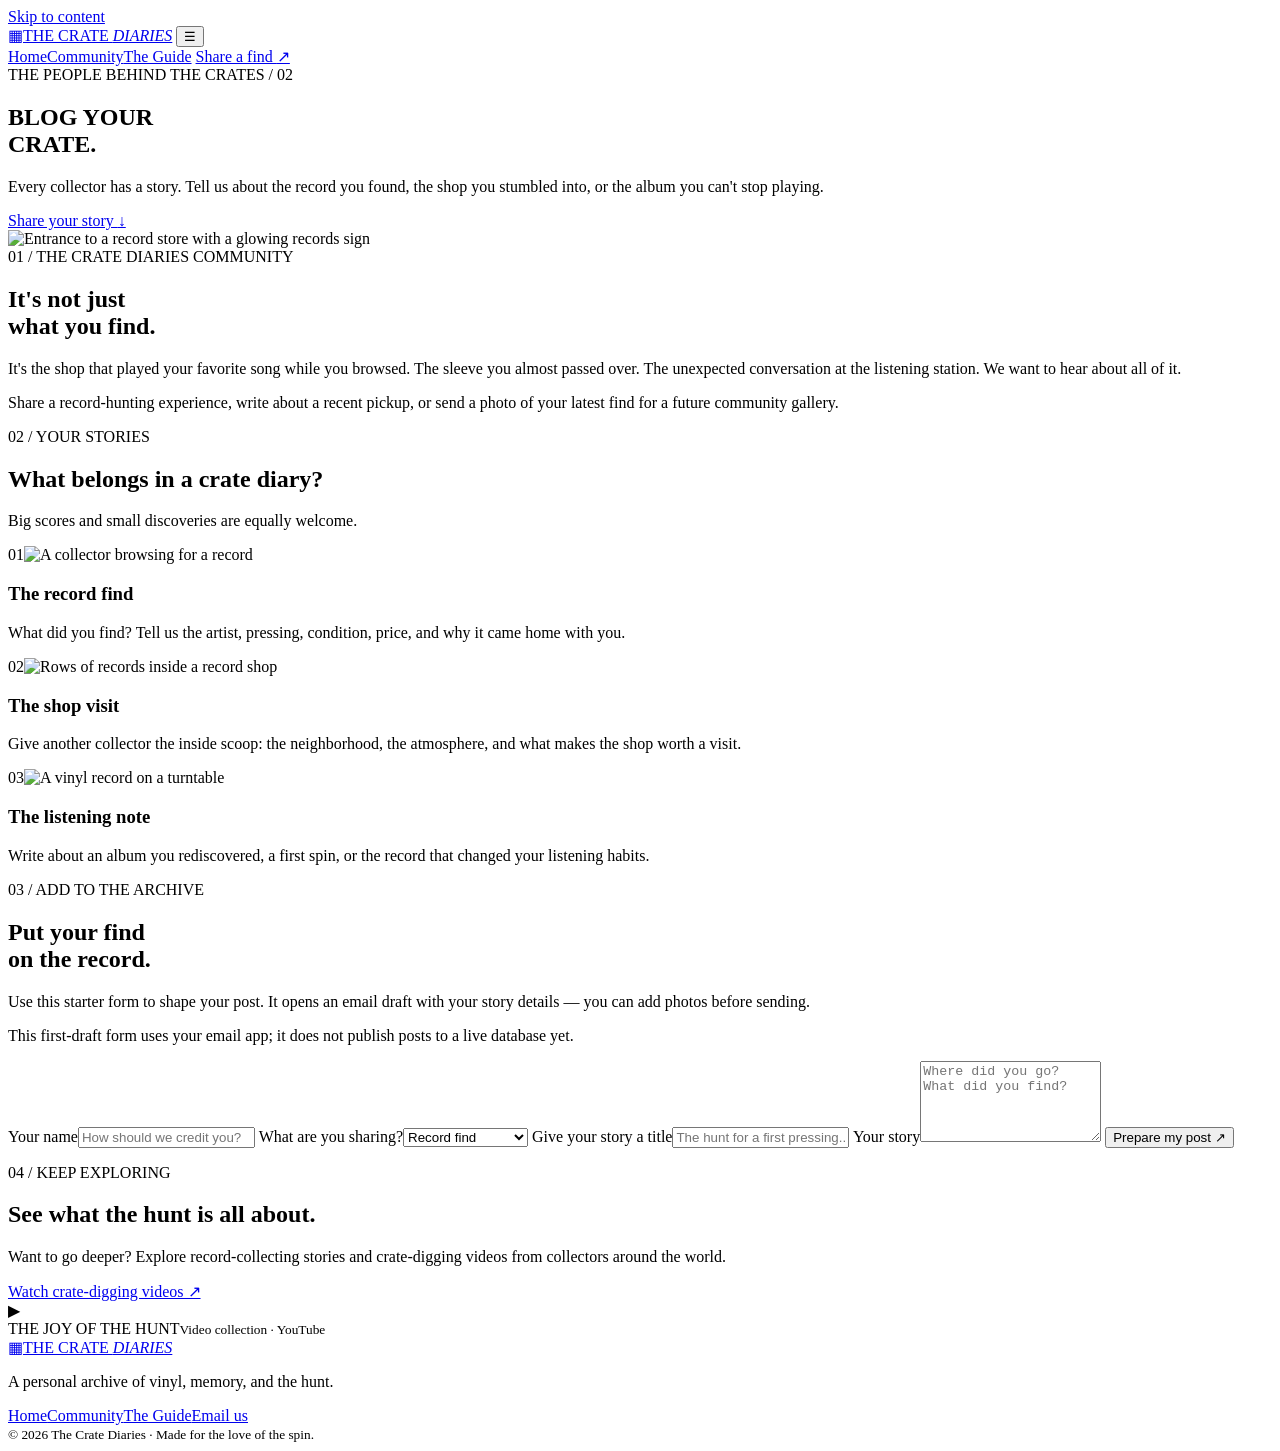
==== community.html @ fcbccd25 "Send newwebsite onto the repository" ====
<!DOCTYPE html>
<html lang="en">
<head>
  <meta charset="UTF-8">
  <meta name="viewport" content="width=device-width, initial-scale=1.0">
  <meta name="description" content="Blog your crate: share record finds, store visits, and collecting stories with The Crate Diaries community.">
  <title>The Crate Diaries | Community</title>
  <link rel="preconnect" href="https://fonts.googleapis.com">
  <link rel="preconnect" href="https://fonts.gstatic.com" crossorigin>
  <link href="https://fonts.googleapis.com/css2?family=Amaranth:wght@400;700&family=Bebas+Neue&family=DM+Sans:wght@400;500;600;700&display=swap" rel="stylesheet">
  <link rel="stylesheet" href="css/style.css">
  <script src="js/script.js" defer></script>
</head>
<body>
  <a class="skip-link" href="#main">Skip to content</a>
  <header class="site-header">
    <a class="brand" href="index.html"><span class="brand-mark">▦</span><span>THE CRATE <em>DIARIES</em></span></a>
    <button class="menu-toggle" aria-label="Open navigation" aria-expanded="false">☰</button>
    <nav class="site-nav" aria-label="Main navigation">
      <a href="index.html">Home</a><a class="active" href="community.html">Community</a><a href="guide.html">The Guide</a>
      <a class="nav-cta" href="#share">Share a find <span>↗</span></a>
    </nav>
  </header>
  <main id="main">
    <section class="page-hero community-hero">
      <div class="section-kicker">THE PEOPLE BEHIND THE CRATES / 02</div>
      <h1>BLOG YOUR<br><span>CRATE.</span></h1>
      <p class="hero-lede">Every collector has a story. Tell us about the record you found, the shop you stumbled into, or the album you can't stop playing.</p>
      <a class="button button-primary" href="#share">Share your story <span>↓</span></a>
    </section>

    <section class="community-feature section-pad">
      <div class="community-photo"><img src="images/record-store-neon.jpg" alt="Entrance to a record store with a glowing records sign"></div>
      <div class="community-copy">
        <div class="section-kicker">01 / THE CRATE DIARIES COMMUNITY</div>
        <h2>It's not just<br><span>what you find.</span></h2>
        <p>It's the shop that played your favorite song while you browsed. The sleeve you almost passed over. The unexpected conversation at the listening station. We want to hear about all of it.</p>
        <p>Share a record-hunting experience, write about a recent pickup, or send a photo of your latest find for a future community gallery.</p>
      </div>
    </section>

    <section class="story-section section-pad">
      <div class="section-heading"><div><div class="section-kicker">02 / YOUR STORIES</div><h2>What belongs in a crate diary?</h2></div><p>Big scores and small discoveries are equally welcome.</p></div>
      <div class="story-cards">
        <article class="story-card"><span class="story-number">01</span><img src="images/record-find.jpg" alt="A collector browsing for a record"><h3>The record find</h3><p>What did you find? Tell us the artist, pressing, condition, price, and why it came home with you.</p></article>
        <article class="story-card"><span class="story-number">02</span><img src="images/shop-interior.jpg" alt="Rows of records inside a record shop"><h3>The shop visit</h3><p>Give another collector the inside scoop: the neighborhood, the atmosphere, and what makes the shop worth a visit.</p></article>
        <article class="story-card"><span class="story-number">03</span><img src="images/turntable.jpg" alt="A vinyl record on a turntable"><h3>The listening note</h3><p>Write about an album you rediscovered, a first spin, or the record that changed your listening habits.</p></article>
      </div>
    </section>

    <section class="share-section section-pad" id="share">
      <div class="share-intro"><div class="section-kicker">03 / ADD TO THE ARCHIVE</div><h2>Put your find<br><span>on the record.</span></h2><p>Use this starter form to shape your post. It opens an email draft with your story details — you can add photos before sending.</p><p class="small-note">This first-draft form uses your email app; it does not publish posts to a live database yet.</p></div>
      <form class="story-form" id="story-form">
        <label for="story-name">Your name</label><input id="story-name" name="name" required placeholder="How should we credit you?">
        <label for="story-type">What are you sharing?</label><select id="story-type" name="type"><option>Record find</option><option>Record store visit</option><option>Listening note</option><option>Gallery photo</option></select>
        <label for="story-title">Give your story a title</label><input id="story-title" name="title" required placeholder="The hunt for a first pressing...">
        <label for="story-body">Your story</label><textarea id="story-body" name="story" rows="5" required placeholder="Where did you go? What did you find?"></textarea>
        <button class="button button-primary" type="submit">Prepare my post <span>↗</span></button>
        <p class="form-feedback" aria-live="polite"></p>
      </form>
    </section>
    <section class="video-section section-pad">
      <div class="video-copy"><div class="section-kicker">04 / KEEP EXPLORING</div><h2>See what the hunt is all about.</h2><p>Want to go deeper? Explore record-collecting stories and crate-digging videos from collectors around the world.</p><a class="button button-light" href="https://www.youtube.com/results?search_query=vinyl+record+crate+digging" target="_blank" rel="noopener">Watch crate-digging videos ↗</a></div>
      <div class="video-placeholder"><div class="play-mark">▶</div><span>THE JOY OF THE HUNT</span><small>Video collection · YouTube</small></div>
    </section>
  </main>
  <footer class="site-footer"><a class="brand" href="index.html"><span class="brand-mark">▦</span><span>THE CRATE <em>DIARIES</em></span></a><p>A personal archive of vinyl, memory, and the hunt.</p><div class="footer-links"><a href="index.html">Home</a><a href="community.html">Community</a><a href="guide.html">The Guide</a><a href="mailto:hello@thecratediaries.com">Email us</a></div><small>© 2026 The Crate Diaries · Made for the love of the spin.</small></footer>
</body>
</html>
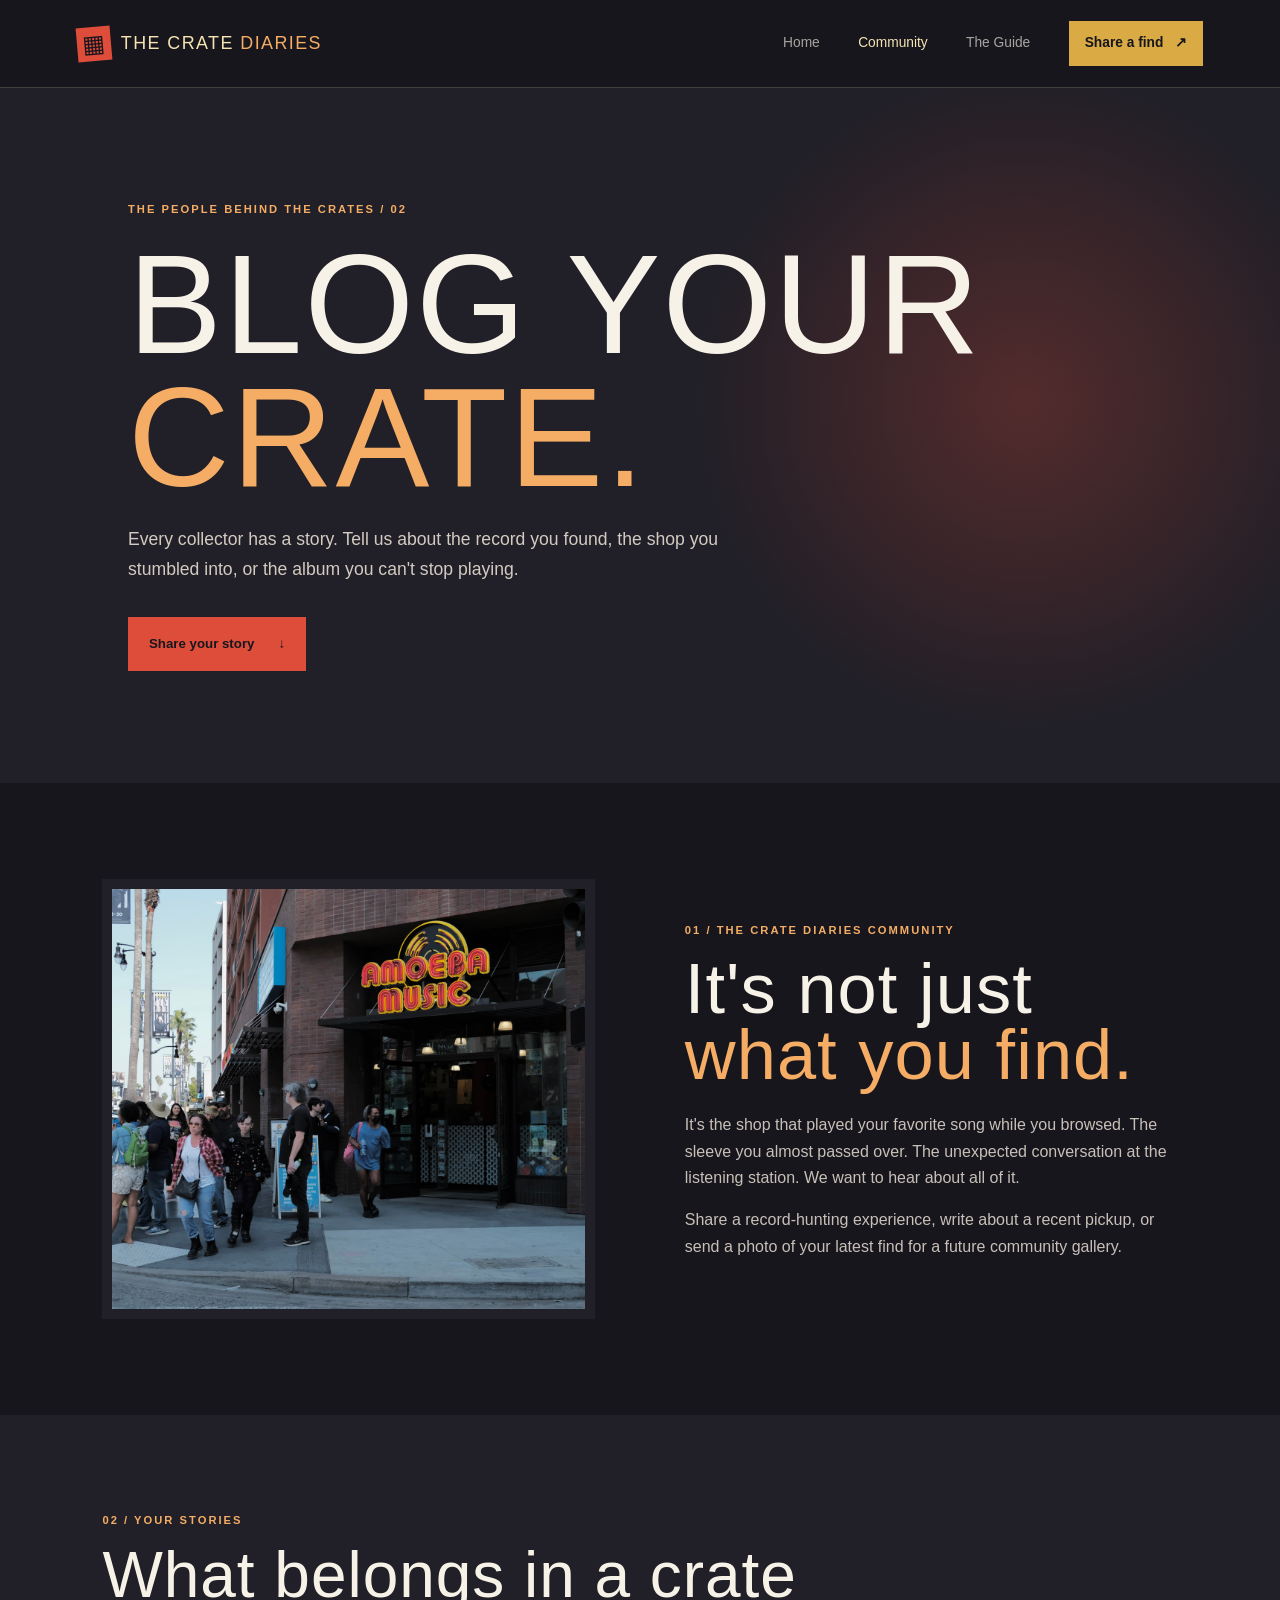
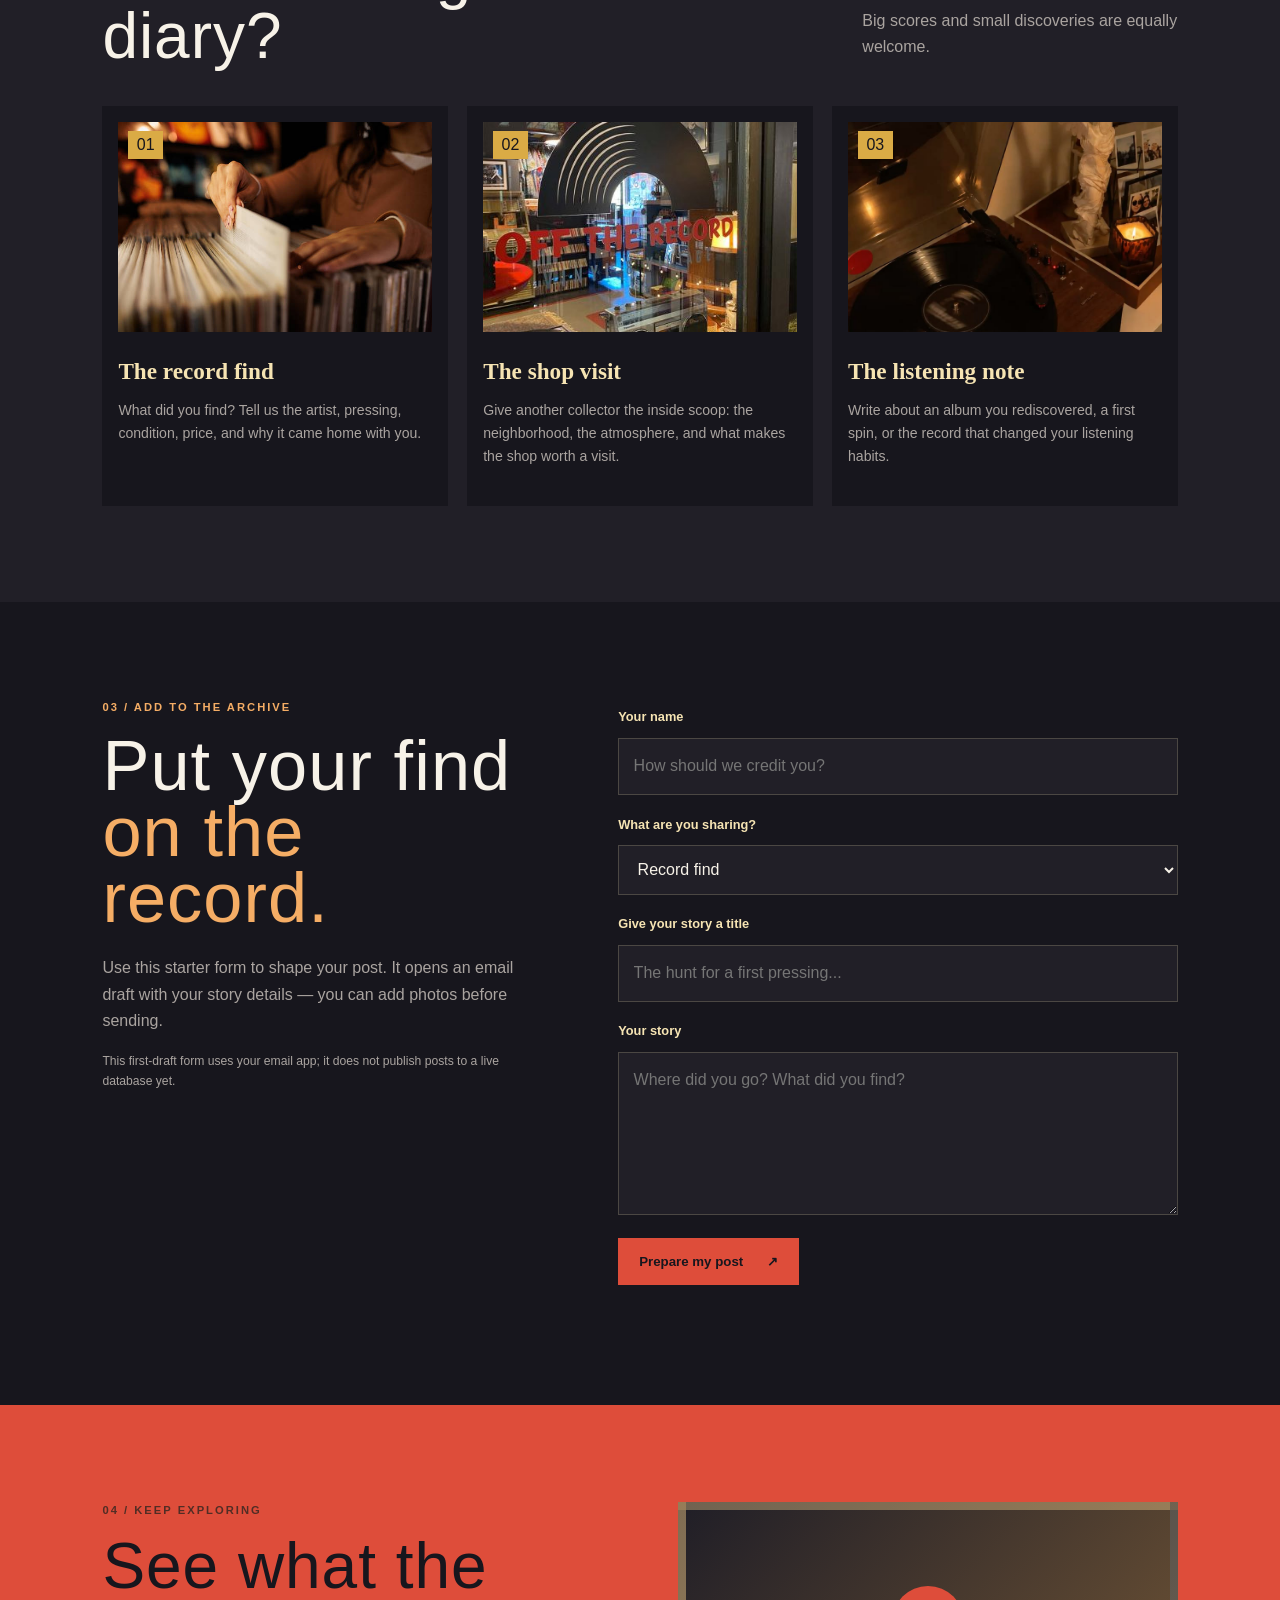
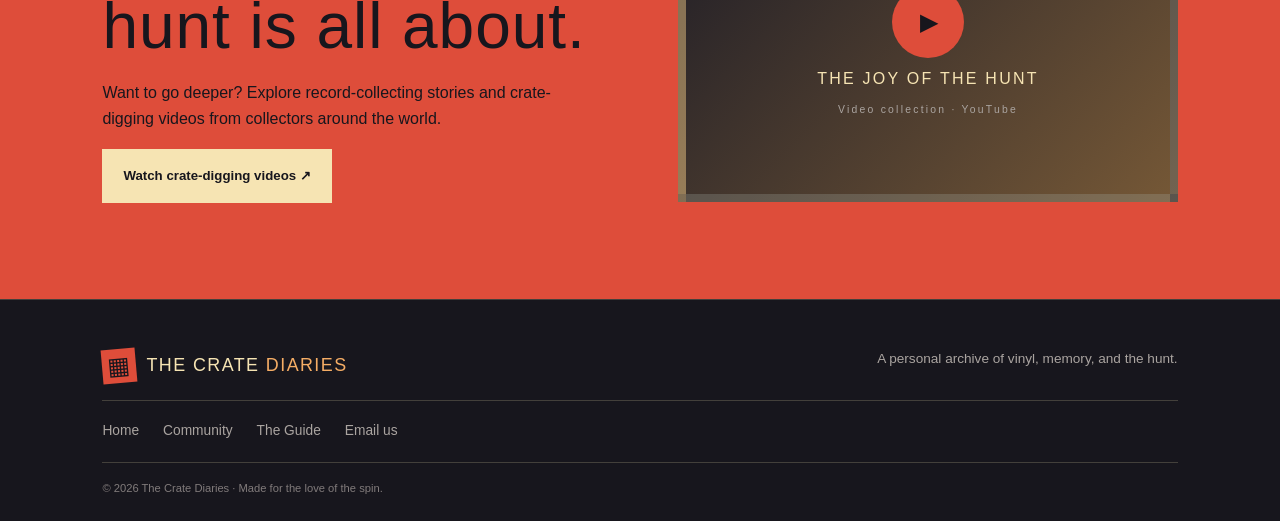
==== commit 85e687c8: "Modified code for the website" ====
--- a/community.html
+++ b/community.html
@@ -30,7 +30,7 @@
     </section>
 
     <section class="community-feature section-pad">
-      <div class="community-photo"><img src="images/record-store-neon.jpg" alt="Entrance to a record store with a glowing records sign"></div>
+      <div class="community-photo"><img src="Image10.jpg" alt="Entrance to a record store with a glowing records sign"></div>
       <div class="community-copy">
         <div class="section-kicker">01 / THE CRATE DIARIES COMMUNITY</div>
         <h2>It's not just<br><span>what you find.</span></h2>
@@ -42,9 +42,9 @@
     <section class="story-section section-pad">
       <div class="section-heading"><div><div class="section-kicker">02 / YOUR STORIES</div><h2>What belongs in a crate diary?</h2></div><p>Big scores and small discoveries are equally welcome.</p></div>
       <div class="story-cards">
-        <article class="story-card"><span class="story-number">01</span><img src="images/record-find.jpg" alt="A collector browsing for a record"><h3>The record find</h3><p>What did you find? Tell us the artist, pressing, condition, price, and why it came home with you.</p></article>
-        <article class="story-card"><span class="story-number">02</span><img src="images/shop-interior.jpg" alt="Rows of records inside a record shop"><h3>The shop visit</h3><p>Give another collector the inside scoop: the neighborhood, the atmosphere, and what makes the shop worth a visit.</p></article>
-        <article class="story-card"><span class="story-number">03</span><img src="images/turntable.jpg" alt="A vinyl record on a turntable"><h3>The listening note</h3><p>Write about an album you rediscovered, a first spin, or the record that changed your listening habits.</p></article>
+        <article class="story-card"><span class="story-number">01</span><img src="Image11.jpg" alt="A collector browsing for a record"><h3>The record find</h3><p>What did you find? Tell us the artist, pressing, condition, price, and why it came home with you.</p></article>
+        <article class="story-card"><span class="story-number">02</span><img src="Image12.jpg" alt="Rows of records inside a record shop"><h3>The shop visit</h3><p>Give another collector the inside scoop: the neighborhood, the atmosphere, and what makes the shop worth a visit.</p></article>
+        <article class="story-card"><span class="story-number">03</span><img src="Image13.jpg" alt="A vinyl record on a turntable"><h3>The listening note</h3><p>Write about an album you rediscovered, a first spin, or the record that changed your listening habits.</p></article>
       </div>
     </section>
 
--- a/css/style.css
+++ b/css/style.css
@@ -0,0 +1,166 @@
+/* THE CRATE DIARIES — brand colors sampled from the supplied brand board */
+:root {
+  --ink: #17161d; --ink-soft: #211f27; --paper: #f6e4b3; --gold: #daab45;
+  --peach: #f5ad65; --orange: #de4d3a; --teal: #7ec7c3; --brown: #745736;
+  --white: #f7f2e8; --muted: #aaa4a0; --line: rgba(246,228,179,.2);
+  --display: "Bebas Neue", Impact, sans-serif; --body: "DM Sans", Arial, sans-serif;
+  --accent: "Amaranth", Georgia, serif;
+}
+* { box-sizing: border-box; }
+html { scroll-behavior: smooth; }
+body { margin: 0; background: var(--ink); color: var(--white); font-family: var(--body); line-height: 1.65; }
+img { display: block; width: 100%; height: 100%; object-fit: cover; }
+a { color: inherit; }
+.skip-link { position: absolute; left: -999px; top: 1rem; background: var(--paper); color: var(--ink); padding: .7rem 1rem; z-index: 99; }
+.skip-link:focus { left: 1rem; }
+.site-header { min-height: 88px; padding: 0 6vw; display: flex; align-items: center; justify-content: space-between; border-bottom: 1px solid var(--line); position: relative; z-index: 5; background: var(--ink); }
+.brand { display: inline-flex; align-items: center; gap: 10px; color: var(--paper); text-decoration: none; font: 1.12rem var(--display); letter-spacing: .08em; line-height: 1; }
+.brand em { color: var(--peach); font-style: normal; }
+.brand-mark { display: grid; place-items: center; width: 34px; height: 34px; background: var(--orange); color: var(--ink); font: 1.5rem var(--body); transform: rotate(-5deg); }
+.site-nav { display: flex; align-items: center; gap: clamp(1rem, 3vw, 2.7rem); }
+.site-nav a, .footer-links a { color: var(--muted); text-decoration: none; font-size: .86rem; transition: color .2s; }
+.site-nav a:hover, .site-nav a.active, .footer-links a:hover { color: var(--paper); }
+.site-nav .nav-cta { color: var(--ink); background: var(--gold); padding: .7rem 1rem; font-weight: 700; }
+.nav-cta span { margin-left: .5rem; }
+.menu-toggle { display: none; color: var(--paper); background: none; border: 0; font-size: 1.5rem; }
+.hero { min-height: 650px; display: grid; grid-template-columns: 1fr 1fr; align-items: center; gap: 5vw; padding: 5rem 8vw 6rem; overflow: hidden; }
+.eyebrow, .section-kicker { color: var(--peach); font-size: .7rem; font-weight: 700; letter-spacing: .18em; text-transform: uppercase; }
+.eyebrow span { display: inline-block; width: 27px; height: 2px; background: var(--orange); vertical-align: middle; margin-right: .6rem; }
+h1, h2, h3, p { margin-top: 0; }
+h1, h2 { font-family: var(--display); font-weight: 400; line-height: .94; letter-spacing: .015em; }
+h1 { font-size: clamp(4.7rem, 9vw, 8.6rem); margin: 1.3rem 0; }
+h1 span, h2 span { color: var(--peach); }
+h2 { font-size: clamp(3rem, 5.5vw, 5.3rem); margin: 1rem 0 1.5rem; }
+h3 { font-family: var(--accent); font-size: 1.45rem; }
+.hero-lede { color: #d3cbc1; font-size: 1.1rem; max-width: 520px; line-height: 1.7; }
+.hero-actions { display: flex; align-items: center; flex-wrap: wrap; gap: 1.5rem; margin-top: 2rem; }
+.button { display: inline-flex; gap: 1.5rem; align-items: center; justify-content: space-between; padding: .95rem 1.25rem; text-decoration: none; font-weight: 700; font-size: .83rem; border: 1px solid transparent; transition: transform .2s, background .2s; cursor: pointer; }
+.button:hover { transform: translateY(-3px); }
+.button-primary { background: var(--orange); color: var(--ink); }
+.button-light { background: var(--paper); color: var(--ink); }
+.text-link { color: var(--gold); font-weight: 700; text-decoration: none; border-bottom: 1px solid currentColor; padding-bottom: 3px; }
+.hero-art { position: relative; max-width: 620px; justify-self: end; width: 100%; }
+.hero-image-wrap { height: 440px; border: 1px solid var(--line); padding: 10px; background: var(--ink-soft); transform: rotate(2deg); }
+.hero-image-wrap img { filter: saturate(.8); }
+.hero-stamp { position: absolute; left: -45px; bottom: 45px; width: 125px; height: 125px; border-radius: 50%; background: var(--gold); color: var(--ink); display: grid; place-content: center; text-align: center; font: 1.35rem/.9 var(--display); transform: rotate(-12deg); box-shadow: 0 8px 30px #0008; }
+.hero-stamp span { font-size: 1.6rem; }
+.image-note { text-align: right; color: var(--muted); font-size: .62rem; letter-spacing: .15em; margin-top: 1.2rem; }
+.section-pad { padding: 6rem 8vw; }
+.intro { background: var(--ink-soft); }
+.intro-grid { display: grid; grid-template-columns: 1fr 1fr; gap: 8vw; align-items: start; margin-top: 1.4rem; }
+.intro-grid p { color: #c8c0b8; max-width: 600px; }
+.intro-grid .large-copy { font: 1.35rem/1.55 var(--accent); color: var(--paper); }
+.section-heading { display: flex; justify-content: space-between; align-items: end; gap: 2rem; margin-bottom: 2.5rem; }
+.section-heading h2 { font-size: clamp(2.8rem, 5vw, 4.5rem); margin-bottom: 0; }
+.section-heading > p { color: var(--muted); max-width: 340px; margin-bottom: .3rem; }
+.photo-grid { display: grid; grid-template-columns: 1.05fr 1fr 1fr; grid-template-rows: 240px 240px; gap: 14px; }
+.photo-card { position: relative; padding: 0; border: 0; background: var(--ink-soft); overflow: hidden; cursor: zoom-in; text-align: left; }
+.photo-card img { transition: transform .5s; filter: saturate(.8); }
+.photo-card:hover img { transform: scale(1.05); }
+.photo-card:after { content: ""; position: absolute; inset: 40% 0 0; background: linear-gradient(transparent, #111c); }
+.photo-card span { position: absolute; z-index: 1; bottom: 14px; left: 16px; color: var(--paper); font-size: .65rem; letter-spacing: .13em; }
+.photo-tall { grid-row: span 2; }
+.small-note { color: var(--muted); font-size: .76rem; margin-top: 1rem; }
+.feature-band, .care-band { display: grid; grid-template-columns: 1fr 1fr; min-height: 480px; background: var(--orange); color: var(--ink); }
+.feature-image, .care-image { min-height: 430px; }
+.feature-copy, .care-copy { padding: 5rem 8vw 5rem 6vw; align-self: center; }
+.feature-copy .section-kicker, .care-copy .section-kicker { color: #512d25; }
+.feature-copy h2, .care-copy h2 { font-size: clamp(3.5rem, 6vw, 5.5rem); }
+.feature-copy h2 span, .care-copy h2 span { color: var(--paper); }
+.feature-copy p { max-width: 470px; margin-bottom: 2rem; }
+.shop-map { background: var(--ink-soft); }
+.map-frame { height: 390px; border: 1px solid var(--line); background: #282630; }
+.map-frame iframe { width: 100%; height: 100%; border: 0; filter: grayscale(.75) contrast(.9); }
+.map-link { margin-top: 1.2rem; }
+.closing-cta { padding: 6rem 1rem; text-align: center; background: var(--brown); }
+.closing-cta .eyebrow { color: var(--paper); }
+.closing-cta h2 { font-size: clamp(4rem, 8vw, 7rem); margin: 1.2rem 0 2rem; }
+.site-footer { padding: 3rem 8vw 1.5rem; display: grid; grid-template-columns: 1fr 1fr; gap: 1rem; border-top: 1px solid var(--line); }
+.site-footer > p { color: var(--muted); text-align: right; font-size: .85rem; }
+.footer-links { grid-column: 1 / -1; display: flex; gap: 1.5rem; padding: 1.2rem 0; border-top: 1px solid var(--line); border-bottom: 1px solid var(--line); }
+.site-footer small { grid-column: 1 / -1; color: #817b7b; font-size: .7rem; }
+.page-hero { min-height: 510px; padding: 7rem 10vw; background: radial-gradient(circle at 82% 50%, #74573666, transparent 32%), var(--ink-soft); }
+.page-hero h1 { font-size: clamp(5rem, 11vw, 9rem); }
+.page-hero .hero-lede { max-width: 620px; margin-bottom: 2rem; }
+.community-hero { background: radial-gradient(circle at 80% 45%, #de4d3a44, transparent 30%), var(--ink-soft); }
+.guide-hero { background: radial-gradient(circle at 80% 45%, #7ec7c344, transparent 30%), var(--ink-soft); }
+.community-feature { display: grid; grid-template-columns: 1fr 1fr; gap: 7vw; align-items: center; }
+.community-photo { height: 440px; border: 10px solid var(--ink-soft); }
+.community-copy p { color: #c8c0b8; }
+.story-section { background: var(--ink-soft); }
+.story-cards, .starter-grid { display: grid; grid-template-columns: repeat(3, 1fr); gap: 1.2rem; }
+.story-card, .starter-card { position: relative; background: var(--ink); padding: 1rem 1rem 1.5rem; }
+.story-card img, .starter-card img { height: 210px; margin-bottom: 1.3rem; }
+.story-card h3, .starter-card h3 { color: var(--paper); margin-bottom: .5rem; }
+.story-card p, .starter-card p { color: var(--muted); font-size: .88rem; }
+.story-number, .starter-card > span { position: absolute; z-index: 1; top: 1.6rem; left: 1.6rem; background: var(--gold); color: var(--ink); padding: .3rem .55rem; font: 1rem var(--display); }
+.share-section { display: grid; grid-template-columns: .85fr 1.15fr; gap: 8vw; }
+.share-intro p { color: var(--muted); }
+.story-form { display: grid; gap: .65rem; }
+.story-form label { color: var(--paper); font-size: .8rem; font-weight: 700; margin-top: .5rem; }
+.story-form input, .story-form select, .story-form textarea { width: 100%; padding: .9rem; border: 1px solid var(--line); background: var(--ink-soft); color: var(--white); font: inherit; border-radius: 0; }
+.story-form input:focus, .story-form select:focus, .story-form textarea:focus { outline: 2px solid var(--teal); }
+.story-form button { justify-self: start; margin-top: .8rem; }
+.form-feedback { color: var(--teal); font-size: .85rem; }
+.video-section { display: grid; grid-template-columns: 1fr 1fr; gap: 6vw; align-items: center; background: var(--orange); color: var(--ink); }
+.video-section .section-kicker { color: #512d25; }
+.video-section h2 { font-size: clamp(3rem, 5vw, 4.5rem); }
+.video-placeholder { min-height: 300px; display: flex; flex-direction: column; align-items: center; justify-content: center; gap: .5rem; background: linear-gradient(135deg, #211f27, #745736); border: 8px solid #f6e4b344; color: var(--paper); letter-spacing: .14em; }
+.play-mark { display: grid; place-items: center; width: 72px; height: 72px; border-radius: 50%; background: var(--orange); color: var(--ink); font-size: 1.5rem; padding-left: 4px; }
+.video-placeholder small { color: var(--muted); font-size: .65rem; }
+.guide-intro { background: var(--ink-soft); }
+.starter-section { background: var(--ink); }
+.care-band { background: var(--teal); }
+.care-copy { padding-left: 7vw; }
+.care-copy .section-kicker { color: #244d4b; }
+.care-copy h2 span { color: var(--paper); }
+.check-list { padding-left: 1.2rem; margin: 1.5rem 0 2rem; }
+.check-list li { padding: .35rem 0; }
+.check-list li::marker { color: var(--orange); }
+.care-copy .text-link { color: #244d4b; }
+.faq-section { background: var(--ink-soft); }
+.faq-list { max-width: 900px; border-top: 1px solid var(--line); }
+.faq-list details { border-bottom: 1px solid var(--line); padding: 1.25rem 0; }
+.faq-list summary { cursor: pointer; list-style: none; color: var(--paper); font: 1.25rem var(--accent); display: flex; justify-content: space-between; gap: 1rem; }
+.faq-list summary::-webkit-details-marker { display: none; }
+.faq-list summary:after { content: "+"; color: var(--orange); font: 1.5rem var(--body); }
+.faq-list details[open] summary:after { content: "−"; }
+.faq-list details p { color: var(--muted); max-width: 760px; margin: 1rem 0 0; }
+.resource-link { margin-top: 2rem; }
+.lightbox { width: min(900px, 92vw); max-width: none; padding: 1rem; border: 1px solid var(--line); background: var(--ink); color: var(--paper); }
+.lightbox::backdrop { background: #08070bdc; }
+.lightbox img { max-height: 72vh; object-fit: contain; }
+.lightbox p { margin: .8rem 0 0; }
+.lightbox-close { float: right; border: 0; background: transparent; color: var(--paper); font-size: 2rem; cursor: pointer; }
+@media (max-width: 800px) {
+  .site-header { min-height: 74px; }
+  .menu-toggle { display: block; }
+  .site-nav { display: none; position: absolute; top: 73px; left: 0; right: 0; padding: 1.5rem 6vw; background: var(--ink); border-bottom: 1px solid var(--line); flex-direction: column; align-items: stretch; gap: 1.2rem; }
+  .site-nav.open { display: flex; }
+  .site-nav .nav-cta { text-align: center; }
+  .hero, .intro-grid, .feature-band, .community-feature, .share-section, .video-section, .care-band { grid-template-columns: 1fr; }
+  .hero { padding: 4rem 7vw; gap: 3rem; }
+  .hero-art { justify-self: center; max-width: 520px; }
+  .hero-image-wrap { height: 330px; }
+  .hero-stamp { left: -15px; width: 100px; height: 100px; }
+  .section-pad { padding: 4rem 7vw; }
+  .section-heading { align-items: start; flex-direction: column; gap: .7rem; }
+  .photo-grid { grid-template-columns: 1fr 1fr; grid-template-rows: 220px 180px 180px; }
+  .photo-tall { grid-row: span 2; }
+  .feature-image, .care-image { min-height: 300px; max-height: 360px; }
+  .feature-copy, .care-copy { padding: 3rem 7vw; }
+  .page-hero { padding: 5rem 7vw; min-height: 440px; }
+  .story-cards, .starter-grid { grid-template-columns: 1fr; }
+  .story-card img, .starter-card img { height: 250px; }
+  .community-photo { height: 320px; }
+  .site-footer { padding: 2.5rem 7vw 1.3rem; }
+}
+@media (max-width: 480px) {
+  h1 { font-size: 4.1rem; }
+  .hero { min-height: auto; }
+  .hero-actions { align-items: flex-start; flex-direction: column; }
+  .photo-grid { grid-template-columns: 1fr 1fr; grid-template-rows: 180px 150px 150px; gap: 8px; }
+  .photo-card span { left: 8px; bottom: 8px; font-size: .53rem; }
+  .map-frame { height: 300px; }
+  .footer-links { flex-wrap: wrap; gap: 1rem; }
+}
